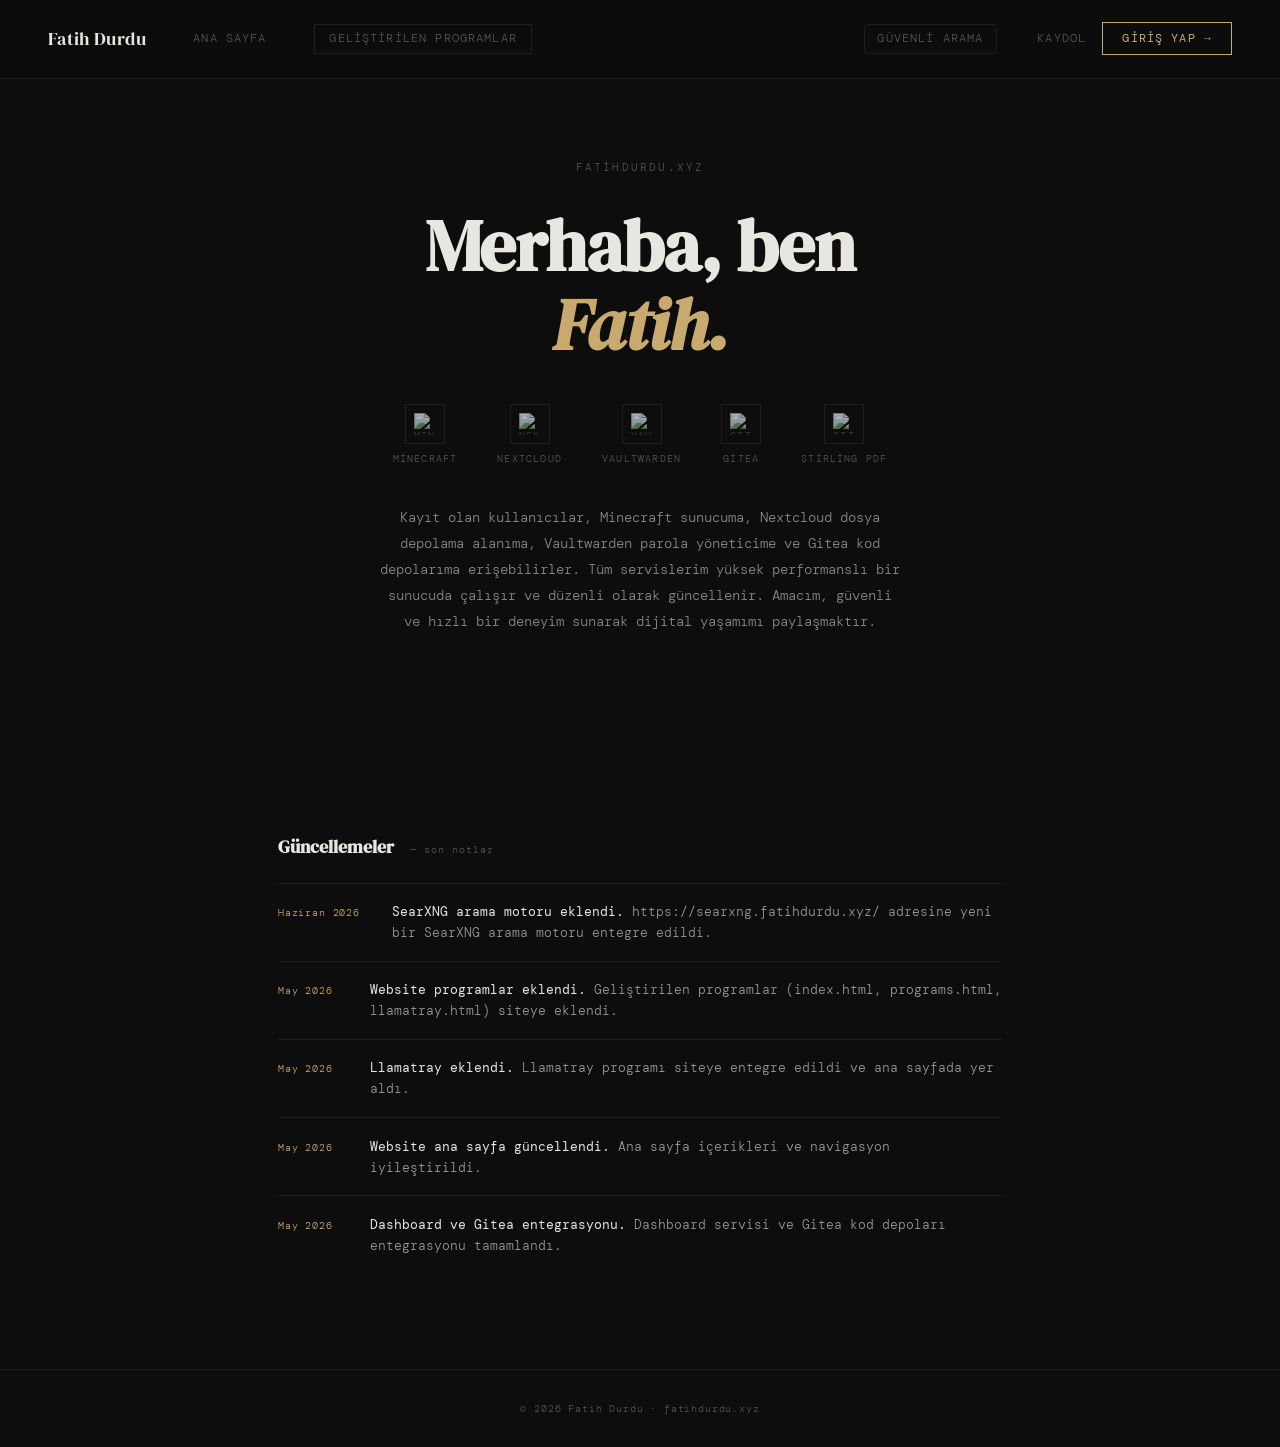
==== index.html @ 88b30a1a "feat: update LlamaTray website content for v1.4.0" ====
<!DOCTYPE html>
<html lang="tr">
<head>
<meta charset="UTF-8">
<meta name="viewport" content="width=device-width, initial-scale=1.0">
<title>Fatih Durdu</title>
<link rel="preconnect" href="https://fonts.googleapis.com">
<link href="https://fonts.googleapis.com/css2?family=DM+Serif+Display:ital@0;1&family=DM+Mono:wght@300;400&display=swap" rel="stylesheet">
<link rel="stylesheet" href="css/common.css">
<style>
  nav { padding: 1.4rem 3rem; }
  @media (min-width: 1024px) { nav { padding-left: 3rem; padding-right: 3rem; } }
  @media (max-width: 1023px) {
    .mobile-menu-btn { display: flex; }
    .nav-left { display: none; }
    nav { padding: 1rem 1.5rem !important; }
    .nav-actions { gap: 0.8rem; margin-left: auto; flex-shrink: 0; }
    .mobile-menu-container { flex-shrink: 0; margin-left: auto; }
    .hero { padding: 8rem 1.5rem 4rem; }
    .updates { padding: 0 1.5rem 4rem; }
    .services { gap: 1.5rem; }
  }
  .nav-left { display: flex; align-items: center; gap: 2rem; transition: opacity 0.3s ease, transform 0.3s ease; }
  .nav-left.hidden { opacity: 0; transform: translateX(-20px); pointer-events: none; }
  .nav-logo { font-size: 1.1rem; letter-spacing: 0.02em; }
  .nav-home-btn, .nav-programs-btn { font-family: 'DM Mono', monospace; font-size: 0.72rem; letter-spacing: 0.1em; text-transform: uppercase; text-decoration: none; color: var(--muted); padding: 0.4rem 0.9rem; border: 1px solid transparent; transition: all 0.2s; position: relative; overflow: hidden; white-space: nowrap; }
  .nav-home-btn::before, .nav-programs-btn::before { content: ''; position: absolute; inset: 0; background: var(--accent); opacity: 0; transition: opacity 0.2s; z-index: -1; }
  .nav-home-btn:hover, .nav-programs-btn:hover { color: var(--bg); }
  .nav-home-btn:hover::before, .nav-programs-btn:hover::before { opacity: 1; }
  .nav-home-btn:hover { border-color: var(--accent); }
  .nav-programs-btn { border-color: var(--border); }
  .nav-programs-btn:hover { border-color: var(--accent); }
  .nav-actions { display: flex; align-items: center; gap: 1.5rem; margin-left: auto; flex-shrink: 0; }

  /* HERO */
  .hero { padding: 10rem 3rem 5rem; max-width: 820px; margin: 0 auto; text-align: center; }
  .hero-eyebrow { font-size: 0.68rem; letter-spacing: 0.2em; text-transform: uppercase; color: var(--muted); margin-bottom: 2rem; opacity: 0; animation: fadeUp 0.6s ease forwards 0.1s; }
  .hero-name { font-family: 'DM Serif Display', serif; font-size: clamp(2.8rem, 6vw, 4.5rem); line-height: 1.1; letter-spacing: -0.01em; margin-bottom: 2.5rem; opacity: 0; animation: fadeUp 0.6s ease forwards 0.25s; }
  .hero-name em { font-style: italic; color: var(--accent); }

  /* SERVICES */
  .services { display: flex; align-items: center; justify-content: center; gap: 2.5rem; margin-bottom: 2.5rem; flex-wrap: wrap; opacity: 0; animation: fadeUp 0.6s ease forwards 0.4s; }
  .service-item { display: flex; flex-direction: column; align-items: center; gap: 0.5rem; text-decoration: none; color: var(--muted); font-size: 0.62rem; letter-spacing: 0.12em; text-transform: uppercase; transition: color 0.2s; }
  .service-item:hover { color: var(--accent); }
  .service-icon { width: 40px; height: 40px; display: flex; align-items: center; justify-content: center; border: 1px solid var(--border); padding: 8px; transition: border-color 0.2s, background 0.2s; }
  .service-item:hover .service-icon { border-color: var(--accent); background: var(--accent-dim); }
  .service-icon img { width: 22px; height: 22px; object-fit: contain; filter: brightness(0.7) grayscale(0.3); transition: filter 0.2s; }
  .service-item:hover .service-icon img { filter: brightness(1) grayscale(0); }

  /* BIO */
  .bio { max-width: 520px; margin: 0 auto 5rem; font-size: 0.85rem; line-height: 1.9; color: #888; opacity: 0; animation: fadeUp 0.6s ease forwards 0.55s; }

  /* UPDATES */
  .updates { max-width: 820px; margin: 0 auto; padding: 0 3rem 6rem; }
  .updates-header { display: flex; align-items: baseline; gap: 1rem; padding: 2.5rem 0 1.5rem; opacity: 0; animation: fadeUp 0.6s ease forwards 0.75s; }
  .updates-title { font-family: 'DM Serif Display', serif; font-size: 1.1rem; color: var(--text); }
  .updates-count { font-size: 0.65rem; color: var(--muted); letter-spacing: 0.1em; }
  .update-list { list-style: none; }
  .update-item { display: flex; align-items: baseline; gap: 2rem; padding: 1.1rem 0; border-top: 1px solid var(--border); cursor: default; transition: background 0.15s; opacity: 0; animation: fadeUp 0.5s ease forwards; }
  .update-item:nth-child(1) { animation-delay: 0.85s; }
  .update-item:nth-child(2) { animation-delay: 0.95s; }
  .update-item:nth-child(3) { animation-delay: 1.05s; }
  .update-item:nth-child(4) { animation-delay: 1.15s; }
  .update-item:hover { padding-left: 0.5rem; }
  .update-date { font-size: 0.65rem; color: var(--accent); letter-spacing: 0.08em; white-space: nowrap; min-width: 60px; }
  .update-text { font-size: 0.82rem; color: #999; line-height: 1.6; flex: 1; }
  .update-text strong { color: var(--text); font-weight: 400; }

  /* SCROLL SPACING */
  section { padding-top: 6rem; }
</style>
</head>
<body>

  <nav>
    <div class="nav-left">
      <a href="/" class="nav-logo">Fatih Durdu</a>
      <a href="#home" class="nav-home-btn">Ana Sayfa</a>
      <a href="programs.html" class="nav-programs-btn">Geliştirilen Programlar</a>
    </div>
    <div class="nav-actions">
      <a href="https://searxng.fatihdurdu.xyz/" target="_blank" class="nav-search-btn">Güvenli Arama</a>
      <span id="authButtons" class="nav-auth-buttons">
        <a href="#" class="nav-register-link" onclick="openRegisterModal(); return false;">Kaydol</a>
        <button class="nav-login" onclick="openModal()"><span>Giriş Yap</span><span>→</span></button>
      </span>
      <div id="userDropdown" class="user-dropdown" style="display:none">
        <button class="nav-user-trigger" id="navUserTrigger">—</button>
        <div class="user-dropdown-content">
          <a href="dashboard.html">Dashboard</a>
          <hr />
          <button onclick="logout()">Çıkış Yap</button>
        </div>
      </div>
    </div>
    <div class="mobile-menu-container">
      <button class="mobile-menu-btn" id="mobileMenuBtn" aria-label="Menü">
        <svg class="hamburger-icon" viewBox="0 0 24 24"><line class="line line1" x1="3" y1="6" x2="21" y2="6"/><line class="line line2" x1="3" y1="12" x2="21" y2="12"/><line class="line line3" x1="3" y1="18" x2="21" y2="18"/></svg>
      </button>
      <div class="mobile-dropdown" id="mobileDropdown">
        <a href="#home" class="mobile-dropdown-item">Ana Sayfa</a>
        <div class="mobile-dropdown-separator"></div>
        <a href="programs.html" class="mobile-dropdown-item">Geliştirilen Programlar</a>
      </div>
    </div>
  </nav>

<main>
  <section class="hero">
    <p class="hero-eyebrow">fatihdurdu.xyz</p>
    <h1 class="hero-name">Merhaba, ben<br><em>Fatih.</em></h1>
    <div class="services">
      <a href="#" class="service-item" title="Minecraft"><div class="service-icon"><img src="https://cdn.jsdelivr.net/gh/walkxcode/dashboard-icons/png/minecraft.png" alt="Minecraft"></div><span>Minecraft</span></a>
      <a href="#" class="service-item" title="Nextcloud"><div class="service-icon"><img src="https://cdn.jsdelivr.net/gh/walkxcode/dashboard-icons/png/nextcloud.png" alt="Nextcloud"></div><span>Nextcloud</span></a>
      <a href="#" class="service-item" title="Vaultwarden"><div class="service-icon"><img src="https://cdn.jsdelivr.net/gh/walkxcode/dashboard-icons/png/vaultwarden.png" alt="Vaultwarden"></div><span>Vaultwarden</span></a>
      <a href="#" class="service-item" title="Gitea"><div class="service-icon"><img src="https://cdn.jsdelivr.net/gh/walkxcode/dashboard-icons/png/gitea.png" alt="Gitea"></div><span>Gitea</span></a>
      <a href="#" class="service-item" title="Stirling PDF"><div class="service-icon"><img src="https://cdn.jsdelivr.net/gh/walkxcode/dashboard-icons/png/stirling-pdf.png" alt="Stirling PDF"></div><span>Stirling PDF</span></a>
    </div>
    <p class="bio">Kayıt olan kullanıcılar, Minecraft sunucuma, Nextcloud dosya depolama alanıma, Vaultwarden parola yöneticime ve Gitea kod depolarıma erişebilirler. Tüm servislerim yüksek performanslı bir sunucuda çalışır ve düzenli olarak güncellenir. Amacım, güvenli ve hızlı bir deneyim sunarak dijital yaşamımı paylaşmaktır.</p>
  </section>

  <section class="updates">
    <div class="updates-header"><h2 class="updates-title">Güncellemeler</h2><span class="updates-count">— son notlar</span></div>
    <ul class="update-list">
      <li class="update-item"><span class="update-date">Haziran 2026</span><span class="update-text"><strong>SearXNG arama motoru eklendi.</strong> https://searxng.fatihdurdu.xyz/ adresine yeni bir SearXNG arama motoru entegre edildi.</span></li>
      <li class="update-item"><span class="update-date">May 2026</span><span class="update-text"><strong>Website programlar eklendi.</strong> Geliştirilen programlar (index.html, programs.html, llamatray.html) siteye eklendi.</span></li>
      <li class="update-item"><span class="update-date">May 2026</span><span class="update-text"><strong>Llamatray eklendi.</strong> Llamatray programı siteye entegre edildi ve ana sayfada yer aldı.</span></li>
      <li class="update-item"><span class="update-date">May 2026</span><span class="update-text"><strong>Website ana sayfa güncellendi.</strong> Ana sayfa içerikleri ve navigasyon iyileştirildi.</span></li>
      <li class="update-item"><span class="update-date">May 2026</span><span class="update-text"><strong>Dashboard ve Gitea entegrasyonu.</strong> Dashboard servisi ve Gitea kod depoları entegrasyonu tamamlandı.</span></li>
    </ul>
  </section>
</main>

<footer>© 2026 Fatih Durdu · fatihdurdu.xyz</footer>

<div class="modal-overlay" id="modalOverlay" onclick="handleOverlayClick(event)">
  <div class="modal">
    <button class="modal-close" onclick="closeModal()">✕</button>
    <h2 class="modal-title">Giriş</h2>
    <p class="modal-sub">Servis paneline erişim</p>
    <div class="form-group"><label>Kullanıcı Adı</label><input type="text" id="loginUsername" placeholder="kullanıcı adı" autocomplete="username"></div>
    <div class="form-group"><label>Parola</label><input type="password" id="loginPassword" placeholder="••••••••" autocomplete="current-password"></div>
    <p id="loginError" style="color:#e74c3c;font-size:0.7rem;margin-top:0.5rem" role="alert"></p>
    <button class="btn-submit" onclick="handleLogin()">Giriş Yap →</button>
    <div class="modal-footer">Hesabın yok mu? <a href="#" onclick="switchToRegister(event)">Kaydol</a></div>
  </div>
</div>

<div class="modal-overlay" id="registerModalOverlay" onclick="handleRegisterOverlayClick(event)">
  <div class="modal">
    <button class="modal-close" onclick="closeRegisterModal()">✕</button>
    <h2 class="modal-title">Kaydol</h2>
    <p class="modal-sub">Yeni hesap oluşturma</p>
    <div class="form-group"><label>Kullanıcı Adı</label><input type="text" id="regUsername" placeholder="kullanıcı adı"></div>
    <div class="form-group"><label>E-Posta</label><input type="email" id="regEmail" placeholder="ornek@alanadi.com"></div>
    <div class="form-group"><label>Parola</label><input type="password" id="regPassword" placeholder="en az 10 karakter"></div>
    <div class="form-group"><label>Referans Kodu</label><input type="text" id="regInvite" placeholder="REF-XXXX"></div>
    <p class="form-note">* Kayıt olabilmek için geçerli bir davet kodu girmelisiniz.</p>
    <p id="registerError" style="color:#e74c3c;font-size:0.7rem;margin-top:0.5rem" role="alert"></p>
    <button class="btn-submit" onclick="handleRegister()">Hesap Oluştur →</button>
    <div class="modal-footer">Zaten hesabın var mı? <a href="#" onclick="switchToLogin(event)">Giriş Yap</a></div>
  </div>
</div>

<script src="js/common.js"></script>
<script>
const CSRF_TOKEN = document.createElement('input');
CSRF_TOKEN.type = 'hidden'; CSRF_TOKEN.name = 'csrf_token';
CSRF_TOKEN.value = btoa(Math.random().toString(36) + Date.now()).replace(/[^a-zA-Z0-9]/g, '');

function openModal() { document.getElementById('modalOverlay').classList.add('open'); }
function closeModal() { document.getElementById('modalOverlay').classList.remove('open'); }
function handleOverlayClick(e) { if (e.target === document.getElementById('modalOverlay')) closeModal(); }
function openRegisterModal() { document.getElementById('registerModalOverlay').classList.add('open'); }
function closeRegisterModal() { document.getElementById('registerModalOverlay').classList.remove('open'); }
function handleRegisterOverlayClick(e) { if (e.target === document.getElementById('registerModalOverlay')) closeRegisterModal(); }
function switchToRegister(e) { e.preventDefault(); closeModal(); setTimeout(openRegisterModal, 200); }
function switchToLogin(e) { e.preventDefault(); closeRegisterModal(); setTimeout(openModal, 200); }

async function handleLogin() {
  const username = document.getElementById('loginUsername').value.trim();
  const password = document.getElementById('loginPassword').value;
  const errEl = document.getElementById('loginError');
  errEl.textContent = '';
  if (!username || !password) { errEl.textContent = 'Tüm alanları doldurun.'; return; }
  try {
    const res = await fetch(API + '/api/login', { method: 'POST', headers: { 'Content-Type': 'application/json' }, body: JSON.stringify({ username, password }) });
    const data = await res.json();
    if (data.error) { errEl.textContent = escapeHtml(data.error); return; }
    localStorage.setItem('token', data.token);
    window.location.href = 'dashboard.html';
  } catch (e) { errEl.textContent = 'Sunucuya bağlanılamadı.'; }
}

async function handleRegister() {
  const username = document.getElementById('regUsername').value.trim();
  const email = document.getElementById('regEmail').value.trim();
  const password = document.getElementById('regPassword').value;
  const invite_code = document.getElementById('regInvite').value.trim();
  const errEl = document.getElementById('registerError');
  errEl.textContent = '';
  if (!username || !email || !password || !invite_code) { errEl.textContent = 'Tüm alanları doldurun.'; return; }
  if (password.length < 10) { errEl.textContent = 'Parola en az 10 karakter olmalıdır.'; return; }
  try {
    const res = await fetch(API + '/api/register', { method: 'POST', headers: { 'Content-Type': 'application/json' }, body: JSON.stringify({ username, email, password, invite_code }) });
    const data = await res.json();
    if (data.error) { errEl.textContent = escapeHtml(data.error); return; }
    errEl.style.color = '#4caf50'; errEl.textContent = 'Hesap oluşturuldu! Giriş yapabilirsiniz.';
    setTimeout(() => { closeRegisterModal(); openModal(); }, 1500);
  } catch (e) { errEl.textContent = 'Sunucuya bağlanılamadı.'; }
}

function updateMobileNav(username) {
  const md = document.getElementById('mobileDropdown');
  ['mobileDash','mobileLogout','mobileSep'].forEach(id => { const el = document.getElementById(id); if (el) el.remove(); });
  const d = document.createElement('a'); d.id = 'mobileDash'; d.href = 'dashboard.html'; d.className = 'mobile-dropdown-item'; d.textContent = 'Dashboard'; md.appendChild(d);
  const s = document.createElement('div'); s.id = 'mobileSep'; s.className = 'mobile-dropdown-separator'; md.appendChild(s);
  const l = document.createElement('a'); l.id = 'mobileLogout'; l.href = '#'; l.className = 'mobile-dropdown-item'; l.textContent = 'Çıkış Yap';
  l.onclick = (e) => { e.preventDefault(); logout(); }; md.appendChild(l);
}

// common.js initNav zaten çağrılıyor, sadece mobile nav güncellemesi ekleniyor
async function initNav() {
  const token = localStorage.getItem('token');
  const authButtons = document.getElementById('authButtons');
  const userDropdown = document.getElementById('userDropdown');
  const navUserTrigger = document.getElementById('navUserTrigger');
  if (!token) return;
  try {
    const res = await fetch(API + '/api/me', { headers: { 'Authorization': 'Bearer ' + token } });
    if (res.status === 401) { localStorage.removeItem('token'); return; }
    if (res.status !== 200) return;
    const data = await res.json();
    if (data.error) { localStorage.removeItem('token'); return; }
    if (authButtons) authButtons.style.display = 'none';
    if (userDropdown) userDropdown.style.display = 'inline-block';
    if (navUserTrigger) { navUserTrigger.textContent = data.user.username; navUserTrigger.addEventListener('click', function(e) { e.stopPropagation(); userDropdown.querySelector('.user-dropdown-content').classList.toggle('show'); }); }
    updateMobileNav(data.user.username);
  } catch (e) {
    if (authButtons) authButtons.style.display = 'none';
    if (userDropdown) userDropdown.style.display = 'inline-block';
    if (navUserTrigger) navUserTrigger.textContent = '...';
  }
}

initNav();
</script>

<script defer src="https://static.cloudflareinsights.com/beacon.min.js/v833ccba57c9e4d2798f2e76cebdd09a11778172276447" integrity="sha512-57MDmcccJXYtNnH+ZiBwzC4jb2rvgVCEokYN+L/nLlmO8rfYT/gIpW2A569iJ/3b+0UEasghjuZH/ma3wIs/EQ==" data-cf-beacon='{"version":"2024.11.0","token":"823ded4795dd441fadbac0298897e1e9","r":1}' crossorigin="anonymous"></script>
</body>
</html>
---- css/common.css ----
*, *::before, *::after { box-sizing: border-box; margin: 0; padding: 0; }
:root {
  --bg: #0d0d0d;
  --surface: #141414;
  --surface-hover: #1a1a1a;
  --border: #1e1e1e;
  --text: #e8e6e1;
  --text-dim: #999;
  --muted: #555;
  --accent: #c8a96e;
  --accent-dim: rgba(200,169,110,0.12);
  --accent-glow: rgba(200,169,110,0.06);
  --green: #2ecc71;
  --green-dim: rgba(46,204,113,0.12);
  --red: #e74c3c;
  --red-dim: rgba(231,76,60,0.12);
  --yellow: #f39c12;
  --yellow-dim: rgba(243,156,18,0.12);
  --code-bg: #0a0a0a;
}
html { scroll-behavior: auto; }
body { background: var(--bg); color: var(--text); font-family: 'DM Mono', monospace; font-weight: 300; min-height: 100vh; overflow-x: hidden; }

/* NAV */
nav { position: fixed; top: 0; left: 0; right: 0; z-index: 100; display: flex; align-items: center; justify-content: space-between; background: rgba(13,13,13,0.9); backdrop-filter: blur(12px); border-bottom: 1px solid var(--border); }
.nav-logo { font-family: 'DM Serif Display', serif; color: var(--text); text-decoration: none; transition: color 0.2s; }
.nav-logo:hover { color: var(--accent); }
.nav-right { display: flex; align-items: center; gap: 1.5rem; }
.nav-links { display: flex; align-items: center; }

/* Nav links (programs, llamatray) */
.nav-link { font-family: 'DM Mono', monospace; font-size: 0.72rem; letter-spacing: 0.1em; text-transform: uppercase; color: var(--muted); text-decoration: none; position: relative; }
.nav-link:hover { color: var(--accent); }
.nav-link::after { content: ''; position: absolute; bottom: -4px; left: 0; width: 0; height: 1px; background: var(--accent); transition: width .2s; }
.nav-link:hover::after { width: 100%; }

/* Nav buttons (index) */
.nav-home-btn, .nav-programs-btn { font-family: 'DM Mono', monospace; font-size: 0.72rem; letter-spacing: 0.1em; text-transform: uppercase; text-decoration: none; color: var(--muted); padding: 0.4rem 0.9rem; border: 1px solid transparent; transition: all 0.2s; position: relative; overflow: hidden; white-space: nowrap; }
.nav-home-btn::before, .nav-programs-btn::before { content: ''; position: absolute; inset: 0; background: var(--accent); opacity: 0; transition: opacity 0.2s; z-index: -1; }
.nav-home-btn:hover, .nav-programs-btn:hover { color: var(--bg); }
.nav-home-btn:hover::before, .nav-programs-btn:hover::before { opacity: 1; }
.nav-home-btn:hover { border-color: var(--accent); }
.nav-programs-btn { border-color: var(--border); }
.nav-programs-btn:hover { border-color: var(--accent); }

/* User dropdown */
.user-dropdown { position: relative; display: inline-block; }
.nav-user-trigger { font-family: 'DM Mono', monospace; font-size: 0.72rem; color: var(--accent); letter-spacing: 0.08em; background: none; border: 1px solid var(--border); padding: 0.4rem 0.9rem; cursor: pointer; transition: all 0.2s; border-radius: 4px; }
.nav-user-trigger:hover { border-color: var(--accent); }
.user-dropdown-content { display: none; position: absolute; right: 0; top: calc(100% + 6px); background: var(--surface); border: 1px solid var(--border); min-width: 160px; box-shadow: 0 10px 30px rgba(0,0,0,0.5); border-radius: 6px; padding: 0.4rem 0; z-index: 101; }
.user-dropdown-content.show { display: block; }
.user-dropdown-content a, .user-dropdown-content button { display: block; padding: 0.6rem 1.2rem; color: var(--text); text-decoration: none; font-family: 'DM Mono', monospace; font-size: 0.7rem; letter-spacing: 0.1em; background: none; border: none; cursor: pointer; width: 100%; text-align: left; transition: background 0.2s, color 0.2s; }
.user-dropdown-content a:hover, .user-dropdown-content button:hover { background: var(--accent-dim); color: var(--accent); }
.user-dropdown-content hr { border: 0; border-top: 1px solid var(--border); margin: 0.3rem 0; }

/* Nav auth buttons */
.nav-auth-buttons { display: flex; align-items: center; gap: 1rem; white-space: nowrap; }
.nav-register-link { color: var(--muted); font-family: 'DM Mono', monospace; font-size: 0.72rem; letter-spacing: 0.1em; text-transform: uppercase; text-decoration: none; cursor: pointer; transition: color 0.2s; }
.nav-register-link:hover { color: var(--accent); }
.nav-login { display: flex; align-items: center; gap: 0.5rem; padding: 0.5rem 1.2rem; border: 1px solid var(--accent); color: var(--accent); font-family: 'DM Mono', monospace; font-size: 0.72rem; letter-spacing: 0.1em; text-transform: uppercase; text-decoration: none; cursor: pointer; background: transparent; transition: background 0.2s, color 0.2s; }
.nav-login:hover { background: var(--accent); color: var(--bg); }
.nav-search-btn { font-family: 'DM Mono', monospace; font-size: 0.72rem; letter-spacing: 0.1em; text-transform: uppercase; color: var(--muted); text-decoration: none; padding: 0.4rem 0.8rem; border: 1px solid var(--border); border-radius: 4px; transition: all 0.2s; margin-right: 1rem; }
.nav-search-btn:hover { border-color: var(--muted); color: var(--text); }

/* Hamburger menu */
.mobile-menu-btn { display: none; align-items: center; justify-content: center; width: 44px; height: 44px; background: transparent; border: 1px solid var(--border); border-radius: 6px; cursor: pointer; transition: all 0.2s; color: var(--text); position: relative; overflow: hidden; flex-shrink: 0; }
.mobile-menu-btn::before { content: ''; position: absolute; inset: 0; background: var(--accent); opacity: 0; transition: opacity 0.2s; z-index: -1; }
.mobile-menu-btn:hover { border-color: var(--accent); }
.mobile-menu-btn:hover::before { opacity: 1; }
.mobile-menu-btn:hover .hamburger-icon { stroke: var(--bg); }
.hamburger-icon { width: 22px; height: 22px; stroke-width: 2; stroke: currentColor; fill: none; stroke-linecap: round; stroke-linejoin: round; }
.hamburger-icon .line { transition: all 0.3s ease; }
.mobile-menu-btn.open .hamburger-icon .line1 { transform: translateY(8px) rotate(45deg); }
.mobile-menu-btn.open .hamburger-icon .line2 { opacity: 0; }
.mobile-menu-btn.open .hamburger-icon .line3 { transform: translateY(-8px) rotate(-45deg); }

/* Mobile dropdown */
.mobile-dropdown { display: none; position: absolute; top: 100%; left: 1.5rem; background: var(--surface); border: 1px solid var(--border); border-top: 2px solid var(--accent); border-radius: 0 0 8px 8px; padding: 0.5rem 0; min-width: 180px; box-shadow: 0 10px 40px rgba(0,0,0,0.5); z-index: 101; opacity: 0; transform: translateY(-10px); transition: opacity 0.3s ease, transform 0.3s ease; }
.mobile-dropdown.show { display: block; opacity: 1; transform: translateY(0); }
.mobile-dropdown-item { display: block; font-family: 'DM Mono', monospace; font-size: 0.72rem; letter-spacing: 0.1em; text-transform: uppercase; text-decoration: none; color: var(--muted); padding: 0.8rem 1.2rem; transition: all 0.2s; position: relative; overflow: hidden; }
.mobile-dropdown-item::before { content: ''; position: absolute; left: 0; top: 0; bottom: 0; background: var(--accent); width: 2px; transform: translateX(-100%); transition: transform 0.2s; }
.mobile-dropdown-item:hover { color: var(--text); }
.mobile-dropdown-item:hover::before { transform: translateX(0); }
.mobile-dropdown-separator { height: 1px; background: var(--border); margin: 0.25rem 1rem; }

/* Nav user (dashboard) */
.nav-user { font-family: 'DM Mono', monospace; font-size: 0.7rem; color: var(--muted); letter-spacing: 0.1em; }
.nav-user span { color: var(--accent); }
.nav-logout-btn { font-size: 0.68rem; color: var(--muted); letter-spacing: 0.1em; text-transform: uppercase; background: none; border: none; cursor: pointer; transition: color 0.2s; }
.nav-logout-btn:hover { color: var(--text); }

/* User dropdown (dashboard style) */
.user-dropdown-alt .dropdown-content { display: none; position: absolute; right: 0; background: var(--surface); border: 1px solid var(--border); min-width: 160px; box-shadow: 0 10px 30px rgba(0,0,0,0.5); border-radius: 8px; padding: 0.5rem 0; z-index: 101; }
.user-dropdown-alt:hover .dropdown-content { display: block; }
.user-dropdown-alt .dropdown-content a { display: block; padding: 0.7rem 1.2rem; color: var(--text); text-decoration: none; font-size: 0.7rem; letter-spacing: 0.1em; transition: background 0.2s; }
.user-dropdown-alt .dropdown-content a:hover { background: var(--accent-dim); color: var(--accent); }

/* MODAL */
.modal-overlay { position: fixed; inset: 0; background: rgba(0,0,0,0.8); backdrop-filter: blur(6px); z-index: 200; display: flex; align-items: center; justify-content: center; opacity: 0; pointer-events: none; transition: opacity 0.25s; }
.modal-overlay.open { opacity: 1; pointer-events: all; }
.modal { background: var(--surface); border: 1px solid var(--border); padding: 2.5rem; width: 100%; max-width: 380px; transform: translateY(16px); transition: transform 0.25s; position: relative; }
.modal-overlay.open .modal { transform: translateY(0); }
.modal-title { font-family: 'DM Serif Display', serif; font-size: 1.4rem; margin-bottom: 0.4rem; }
.modal-sub { font-size: 0.7rem; color: var(--muted); letter-spacing: 0.08em; margin-bottom: 2rem; }
.form-group { margin-bottom: 1.2rem; }
.form-group label { display: block; font-size: 0.65rem; letter-spacing: 0.12em; text-transform: uppercase; color: var(--muted); margin-bottom: 0.5rem; }
.form-group input { width: 100%; background: var(--bg); border: 1px solid var(--border); color: var(--text); font-family: 'DM Mono', monospace; font-size: 0.82rem; padding: 0.7rem 0.9rem; outline: none; transition: border-color 0.2s; }
.form-group input:focus { border-color: var(--accent); }
.btn-submit { width: 100%; padding: 0.8rem; background: var(--accent); color: var(--bg); border: none; font-family: 'DM Mono', monospace; font-size: 0.72rem; letter-spacing: 0.12em; text-transform: uppercase; cursor: pointer; margin-top: 0.5rem; transition: opacity 0.2s; }
.btn-submit:hover { opacity: 0.85; }
.modal-footer { margin-top: 1.5rem; text-align: center; font-size: 0.7rem; color: var(--muted); letter-spacing: 0.05em; }
.modal-footer a { color: var(--accent); text-decoration: none; transition: underline 0.2s; margin-left: 0.25rem; }
.modal-footer a:hover { text-decoration: underline; }
.form-note { font-size: 0.62rem; color: var(--muted); letter-spacing: 0.05em; margin-top: -0.8rem; margin-bottom: 1rem; padding-left: 0.2rem; line-height: 1.4; }
.modal-close { position: absolute; top: 1rem; right: 1rem; background: none; border: none; color: var(--muted); font-size: 1.2rem; cursor: pointer; font-family: 'DM Mono', monospace; line-height: 1; }

/* Profile modal */
.profile-modal-overlay { position: fixed; inset: 0; background: rgba(0,0,0,0.85); backdrop-filter: blur(8px); z-index: 200; display: flex; align-items: center; justify-content: center; opacity: 0; pointer-events: none; transition: opacity 0.25s; }
.profile-modal-overlay.open { opacity: 1; pointer-events: all; }
.profile-modal { background: var(--surface); border: 1px solid var(--border); padding: 2.5rem; width: 100%; max-width: 420px; transform: translateY(20px); transition: transform 0.3s; position: relative; }
.profile-modal-overlay.open .profile-modal { transform: translateY(0); }
.profile-modal-close { position: absolute; top: 1rem; right: 1rem; background: none; border: none; color: var(--muted); font-size: 1.2rem; cursor: pointer; font-family: 'DM Mono', monospace; line-height: 1; transition: color 0.2s; }
.profile-modal-close:hover { color: var(--text); }
.profile-modal-title { font-family: 'DM Serif Display', serif; font-size: 1.3rem; margin-bottom: 0.3rem; }
.profile-modal-sub { font-size: 0.68rem; color: var(--muted); letter-spacing: 0.08em; margin-bottom: 2rem; }
.profile-divider { border: none; border-top: 1px solid var(--border); margin: 1.5rem 0; }
.profile-field-label { font-size: 0.65rem; color: var(--muted); letter-spacing: 0.12em; text-transform: uppercase; margin-bottom: 0.5rem; }
.profile-field-row { display: flex; align-items: center; gap: 0.75rem; margin-bottom: 1rem; }
.profile-field-row input { flex: 1; background: var(--bg); border: 1px solid var(--border); color: var(--text); font-family: 'DM Mono', monospace; font-size: 0.78rem; padding: 0.6rem 0.8rem; outline: none; transition: border-color 0.2s; }
.profile-field-row input:focus { border-color: var(--accent); }
.profile-save-btn { padding: 0.5rem 1rem; border: 1px solid var(--accent); color: var(--accent); background: transparent; font-family: 'DM Mono', monospace; font-size: 0.62rem; letter-spacing: 0.1em; text-transform: uppercase; cursor: pointer; white-space: nowrap; transition: background 0.2s, color 0.2s; }
.profile-save-btn:hover { background: var(--accent); color: var(--bg); }
.profile-msg { font-size: 0.65rem; margin-top: 0.4rem; min-height: 1.2em; }
.profile-msg.success { color: var(--green); }
.profile-msg.error { color: var(--red); }

/* Buttons */
.btn { display: inline-flex; align-items: center; gap: 0.5rem; padding: 0.6rem 1rem; font-size: 0.68rem; letter-spacing: 0.08em; text-transform: uppercase; text-decoration: none; border-radius: 4px; transition: all .2s; font-family: 'DM Mono', monospace; }
.btn-primary { background: var(--accent); color: var(--bg); border: 1px solid var(--accent); }
.btn-primary:hover { background: transparent; color: var(--accent); }
.btn-secondary { background: transparent; color: var(--accent); border: 1px solid var(--border); }
.btn-secondary:hover { border-color: var(--accent); color: var(--accent); }

/* Footer */
footer { border-top: 1px solid var(--border); text-align: center; padding: 2rem; font-size: 0.65rem; color: var(--muted); letter-spacing: 0.08em; }

/* Animations */
@keyframes fadeUp { from { opacity: 0; transform: translateY(14px); } to { opacity: 1; transform: translateY(0); } }
@keyframes pulse { 0%, 100% { opacity: 1; } 50% { opacity: 0.4; } }

/* Responsive */
@media (max-width: 1023px) {
  nav { padding: 1rem 1.5rem !important; }
  .mobile-menu-btn { display: flex; }
  .nav-left { display: none; }
}
@media (max-width: 768px) {
  .nav-links { gap: 1rem !important; }
}
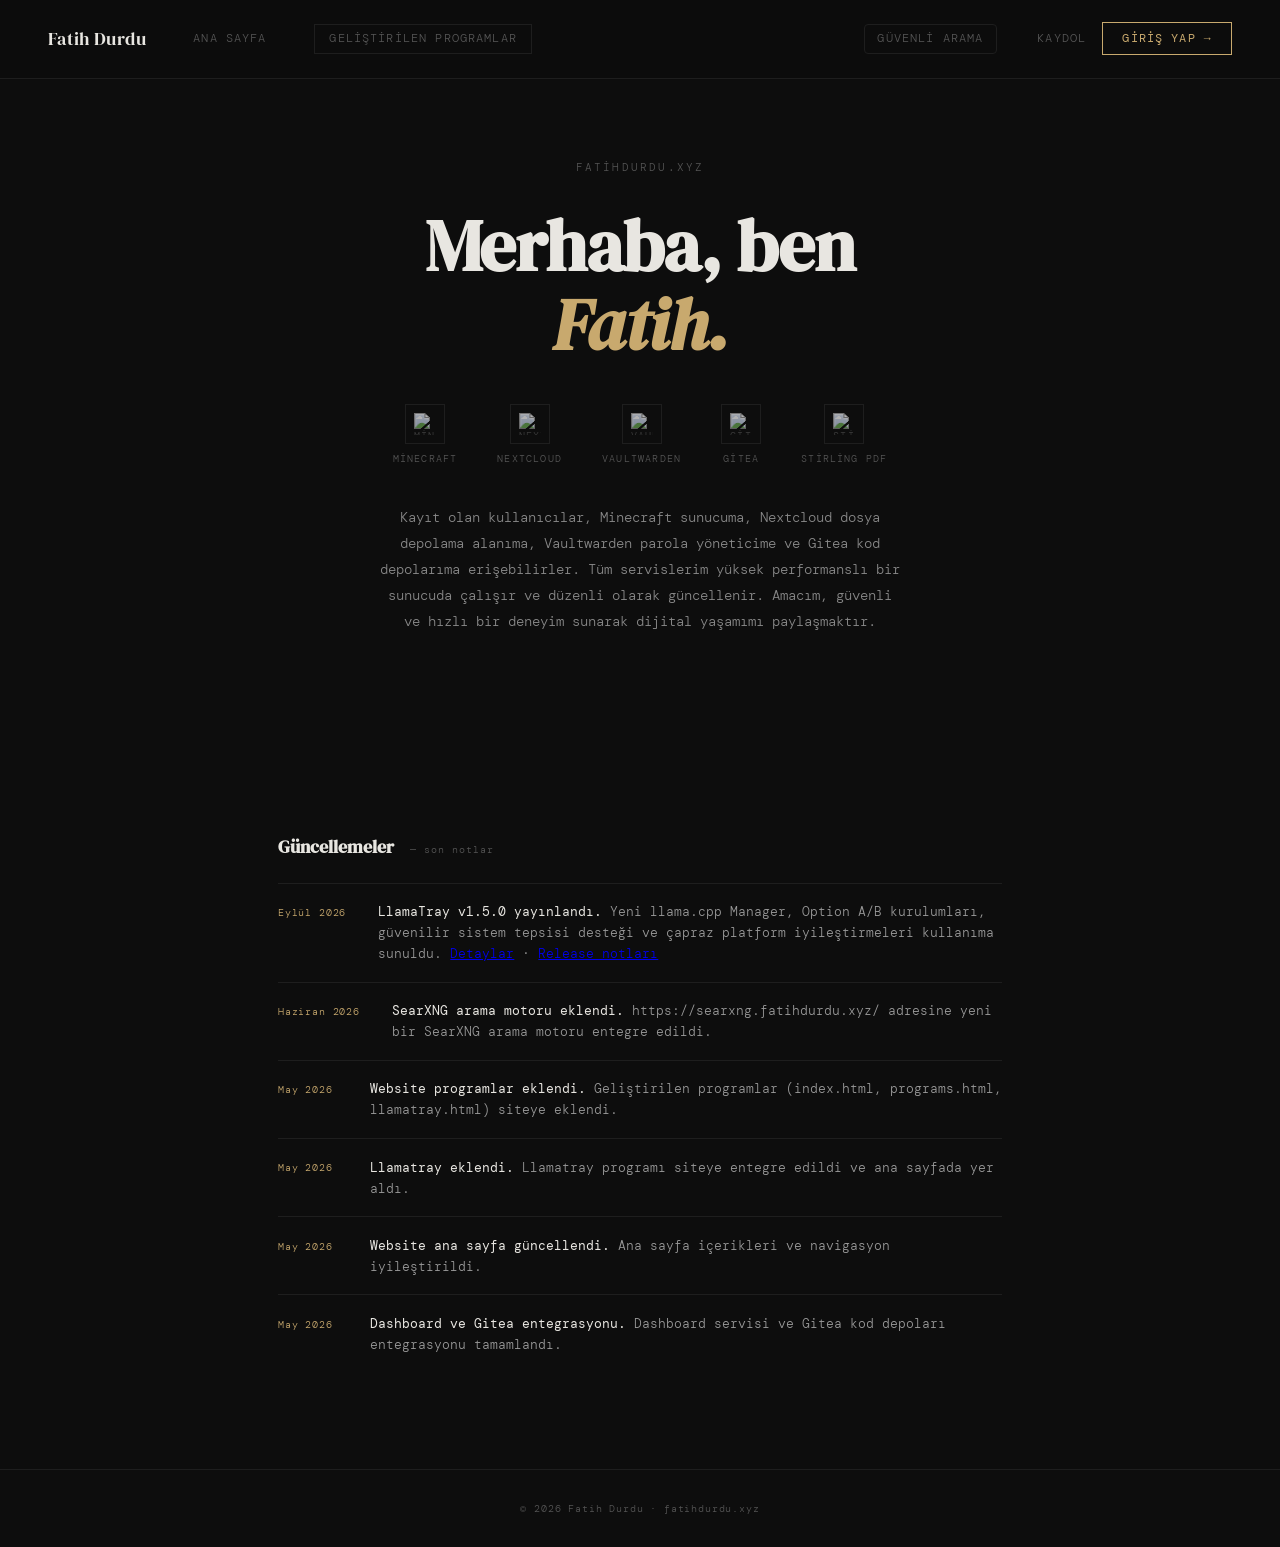
==== commit 2f80e945: "announce: publish LlamaTray v1.5.0 on homepage - Add a September 2026 homepage update linking to the" ====
--- a/index.html
+++ b/index.html
@@ -3,7 +3,27 @@
 <head>
 <meta charset="UTF-8">
 <meta name="viewport" content="width=device-width, initial-scale=1.0">
-<title>Fatih Durdu</title>
+<link rel="icon" href="/favicon.ico">
+<link rel="icon" type="image/png" sizes="32x32" href="/favicon-32x32.png">
+<link rel="icon" type="image/png" sizes="16x16" href="/favicon-16x16.png">
+<link rel="apple-touch-icon" href="/apple-touch-icon.png">
+<title>Fatih Durdu | Homelab ve Geliştirilen Yazılımlar</title>
+<meta name="description" content="Fatih Durdu — kendi homelab altyapısını yöneten, açık kaynak yazılımlar geliştiren bir geliştirici. LlamaTray, Linux Bannerlord Mod Manager ve diğer projeler.">
+<link rel="canonical" href="https://fatihdurdu.xyz/">
+<meta property="og:title" content="Fatih Durdu | Homelab ve Geliştirilen Yazılımlar">
+<meta property="og:description" content="Kendi homelab altyapımı yönetiyor, açık kaynak yazılımlar geliştiriyorum.">
+<meta property="og:type" content="website">
+<meta property="og:url" content="https://fatihdurdu.xyz/">
+<meta property="og:site_name" content="Fatih Durdu">
+<script type="application/ld+json">
+{
+  "@context": "https://schema.org",
+  "@type": "Person",
+  "name": "Fatih Durdu",
+  "url": "https://fatihdurdu.xyz/",
+  "sameAs": ["https://github.com/DolbyDAX2"]
+}
+</script>
 <link rel="preconnect" href="https://fonts.googleapis.com">
 <link href="https://fonts.googleapis.com/css2?family=DM+Serif+Display:ital@0;1&family=DM+Mono:wght@300;400&display=swap" rel="stylesheet">
 <link rel="stylesheet" href="css/common.css">
@@ -122,6 +142,7 @@
   <section class="updates">
     <div class="updates-header"><h2 class="updates-title">Güncellemeler</h2><span class="updates-count">— son notlar</span></div>
     <ul class="update-list">
+      <li class="update-item"><span class="update-date">Eylül 2026</span><span class="update-text"><strong>LlamaTray v1.5.0 yayınlandı.</strong> Yeni llama.cpp Manager, Option A/B kurulumları, güvenilir sistem tepsisi desteği ve çapraz platform iyileştirmeleri kullanıma sunuldu. <a href="/llamatray.html">Detaylar</a> · <a href="https://github.com/DolbyDAX2/LlamaTray/releases/tag/v1.5.0" target="_blank" rel="noopener noreferrer">Release notları</a></span></li>
       <li class="update-item"><span class="update-date">Haziran 2026</span><span class="update-text"><strong>SearXNG arama motoru eklendi.</strong> https://searxng.fatihdurdu.xyz/ adresine yeni bir SearXNG arama motoru entegre edildi.</span></li>
       <li class="update-item"><span class="update-date">May 2026</span><span class="update-text"><strong>Website programlar eklendi.</strong> Geliştirilen programlar (index.html, programs.html, llamatray.html) siteye eklendi.</span></li>
       <li class="update-item"><span class="update-date">May 2026</span><span class="update-text"><strong>Llamatray eklendi.</strong> Llamatray programı siteye entegre edildi ve ana sayfada yer aldı.</span></li>
@@ -164,10 +185,6 @@
 
 <script src="js/common.js"></script>
 <script>
-const CSRF_TOKEN = document.createElement('input');
-CSRF_TOKEN.type = 'hidden'; CSRF_TOKEN.name = 'csrf_token';
-CSRF_TOKEN.value = btoa(Math.random().toString(36) + Date.now()).replace(/[^a-zA-Z0-9]/g, '');
-
 function openModal() { document.getElementById('modalOverlay').classList.add('open'); }
 function closeModal() { document.getElementById('modalOverlay').classList.remove('open'); }
 function handleOverlayClick(e) { if (e.target === document.getElementById('modalOverlay')) closeModal(); }
@@ -200,6 +217,7 @@
   const errEl = document.getElementById('registerError');
   errEl.textContent = '';
   if (!username || !email || !password || !invite_code) { errEl.textContent = 'Tüm alanları doldurun.'; return; }
+  if (!/^[A-Za-z0-9_]{1,16}$/.test(username)) { errEl.textContent = 'Kullanıcı adı yalnızca harf, rakam ve _ içerebilir (en fazla 16 karakter).'; return; }
   if (password.length < 10) { errEl.textContent = 'Parola en az 10 karakter olmalıdır.'; return; }
   try {
     const res = await fetch(API + '/api/register', { method: 'POST', headers: { 'Content-Type': 'application/json' }, body: JSON.stringify({ username, email, password, invite_code }) });
@@ -234,7 +252,7 @@
     if (data.error) { localStorage.removeItem('token'); return; }
     if (authButtons) authButtons.style.display = 'none';
     if (userDropdown) userDropdown.style.display = 'inline-block';
-    if (navUserTrigger) { navUserTrigger.textContent = data.user.username; navUserTrigger.addEventListener('click', function(e) { e.stopPropagation(); userDropdown.querySelector('.user-dropdown-content').classList.toggle('show'); }); }
+    if (navUserTrigger) navUserTrigger.textContent = data.user.username; // click listener common.js'te tek yerde bağlanır
     updateMobileNav(data.user.username);
   } catch (e) {
     if (authButtons) authButtons.style.display = 'none';
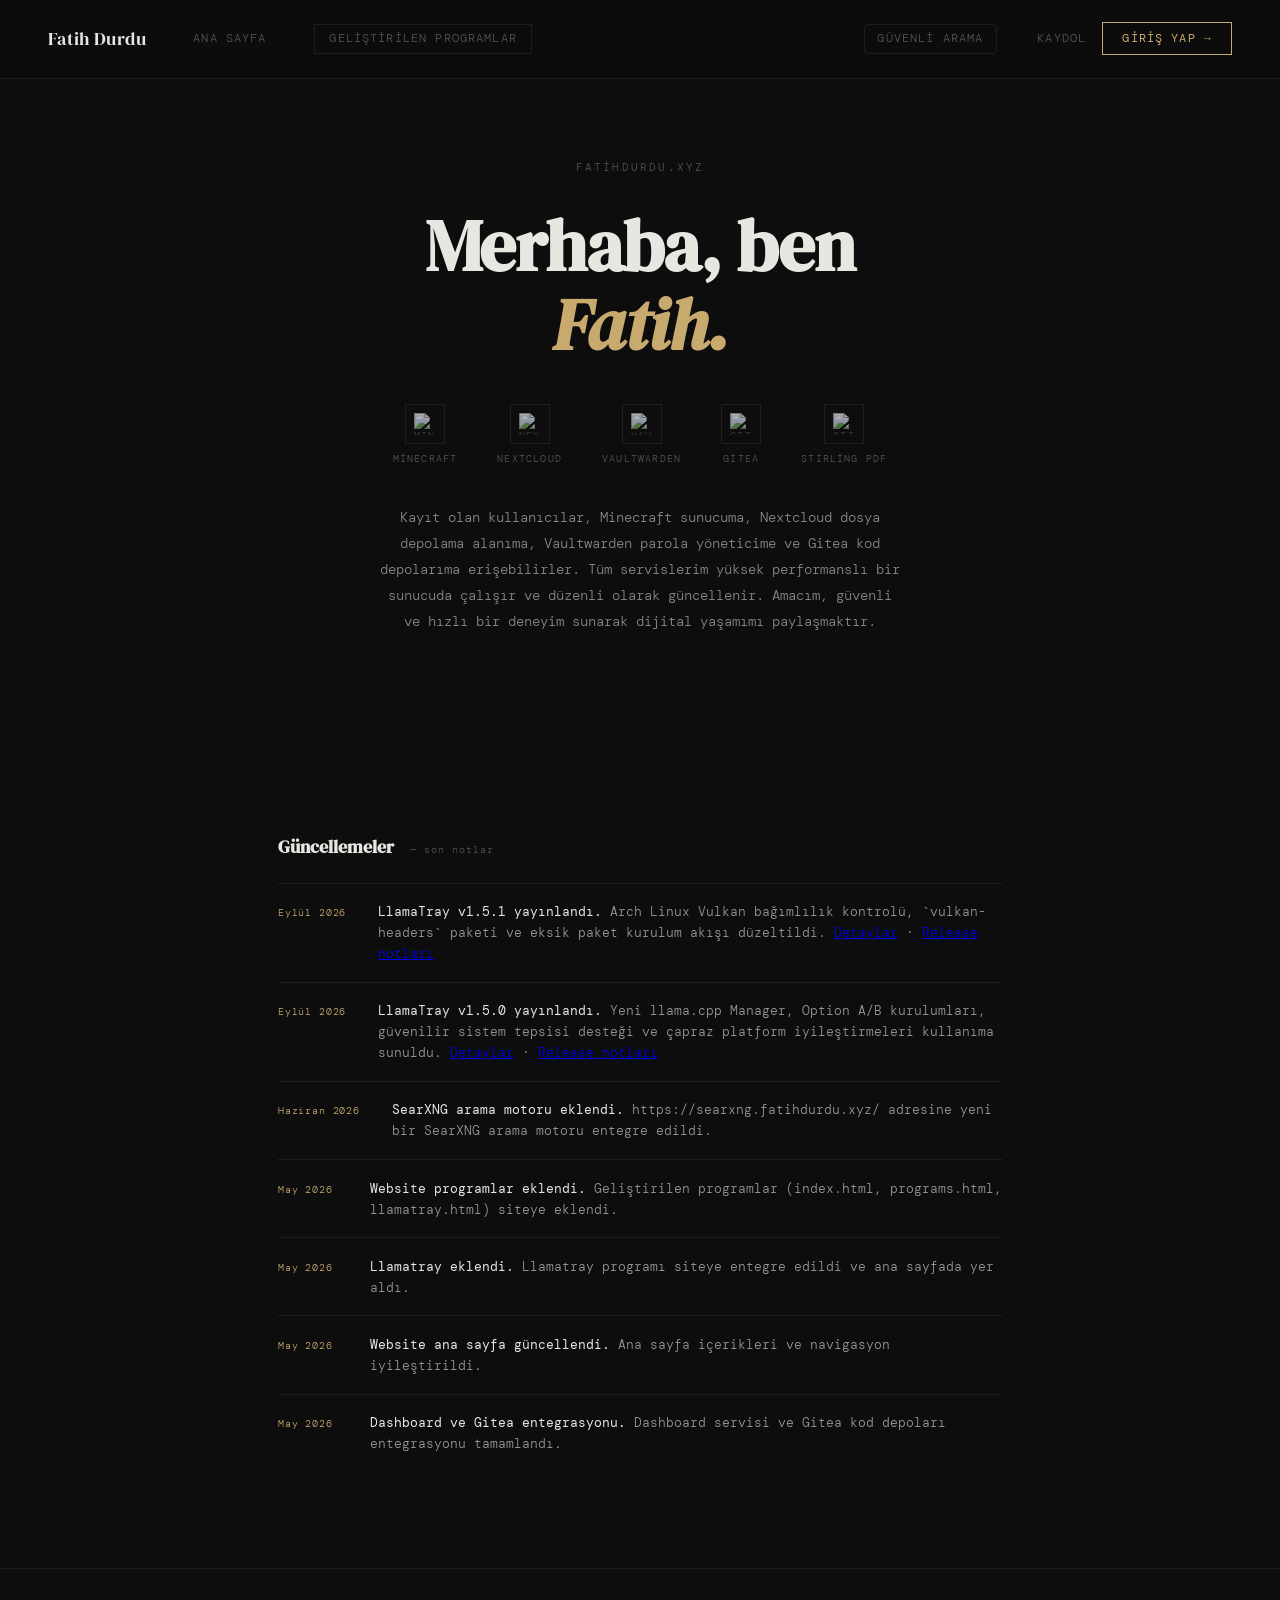
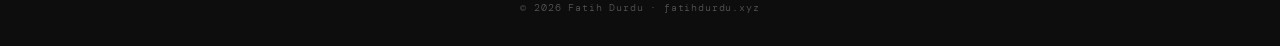
==== commit 9b1d6c1e: "release: publish LlamaTray v1.5.1 website updates - Update LlamaTray metadata, program card and rele" ====
--- a/index.html
+++ b/index.html
@@ -142,6 +142,7 @@
   <section class="updates">
     <div class="updates-header"><h2 class="updates-title">Güncellemeler</h2><span class="updates-count">— son notlar</span></div>
     <ul class="update-list">
+      <li class="update-item"><span class="update-date">Eylül 2026</span><span class="update-text"><strong>LlamaTray v1.5.1 yayınlandı.</strong> Arch Linux Vulkan bağımlılık kontrolü, `vulkan-headers` paketi ve eksik paket kurulum akışı düzeltildi. <a href="/llamatray.html">Detaylar</a> · <a href="https://github.com/DolbyDAX2/LlamaTray/releases/tag/v1.5.1" target="_blank" rel="noopener noreferrer">Release notları</a></span></li>
       <li class="update-item"><span class="update-date">Eylül 2026</span><span class="update-text"><strong>LlamaTray v1.5.0 yayınlandı.</strong> Yeni llama.cpp Manager, Option A/B kurulumları, güvenilir sistem tepsisi desteği ve çapraz platform iyileştirmeleri kullanıma sunuldu. <a href="/llamatray.html">Detaylar</a> · <a href="https://github.com/DolbyDAX2/LlamaTray/releases/tag/v1.5.0" target="_blank" rel="noopener noreferrer">Release notları</a></span></li>
       <li class="update-item"><span class="update-date">Haziran 2026</span><span class="update-text"><strong>SearXNG arama motoru eklendi.</strong> https://searxng.fatihdurdu.xyz/ adresine yeni bir SearXNG arama motoru entegre edildi.</span></li>
       <li class="update-item"><span class="update-date">May 2026</span><span class="update-text"><strong>Website programlar eklendi.</strong> Geliştirilen programlar (index.html, programs.html, llamatray.html) siteye eklendi.</span></li>
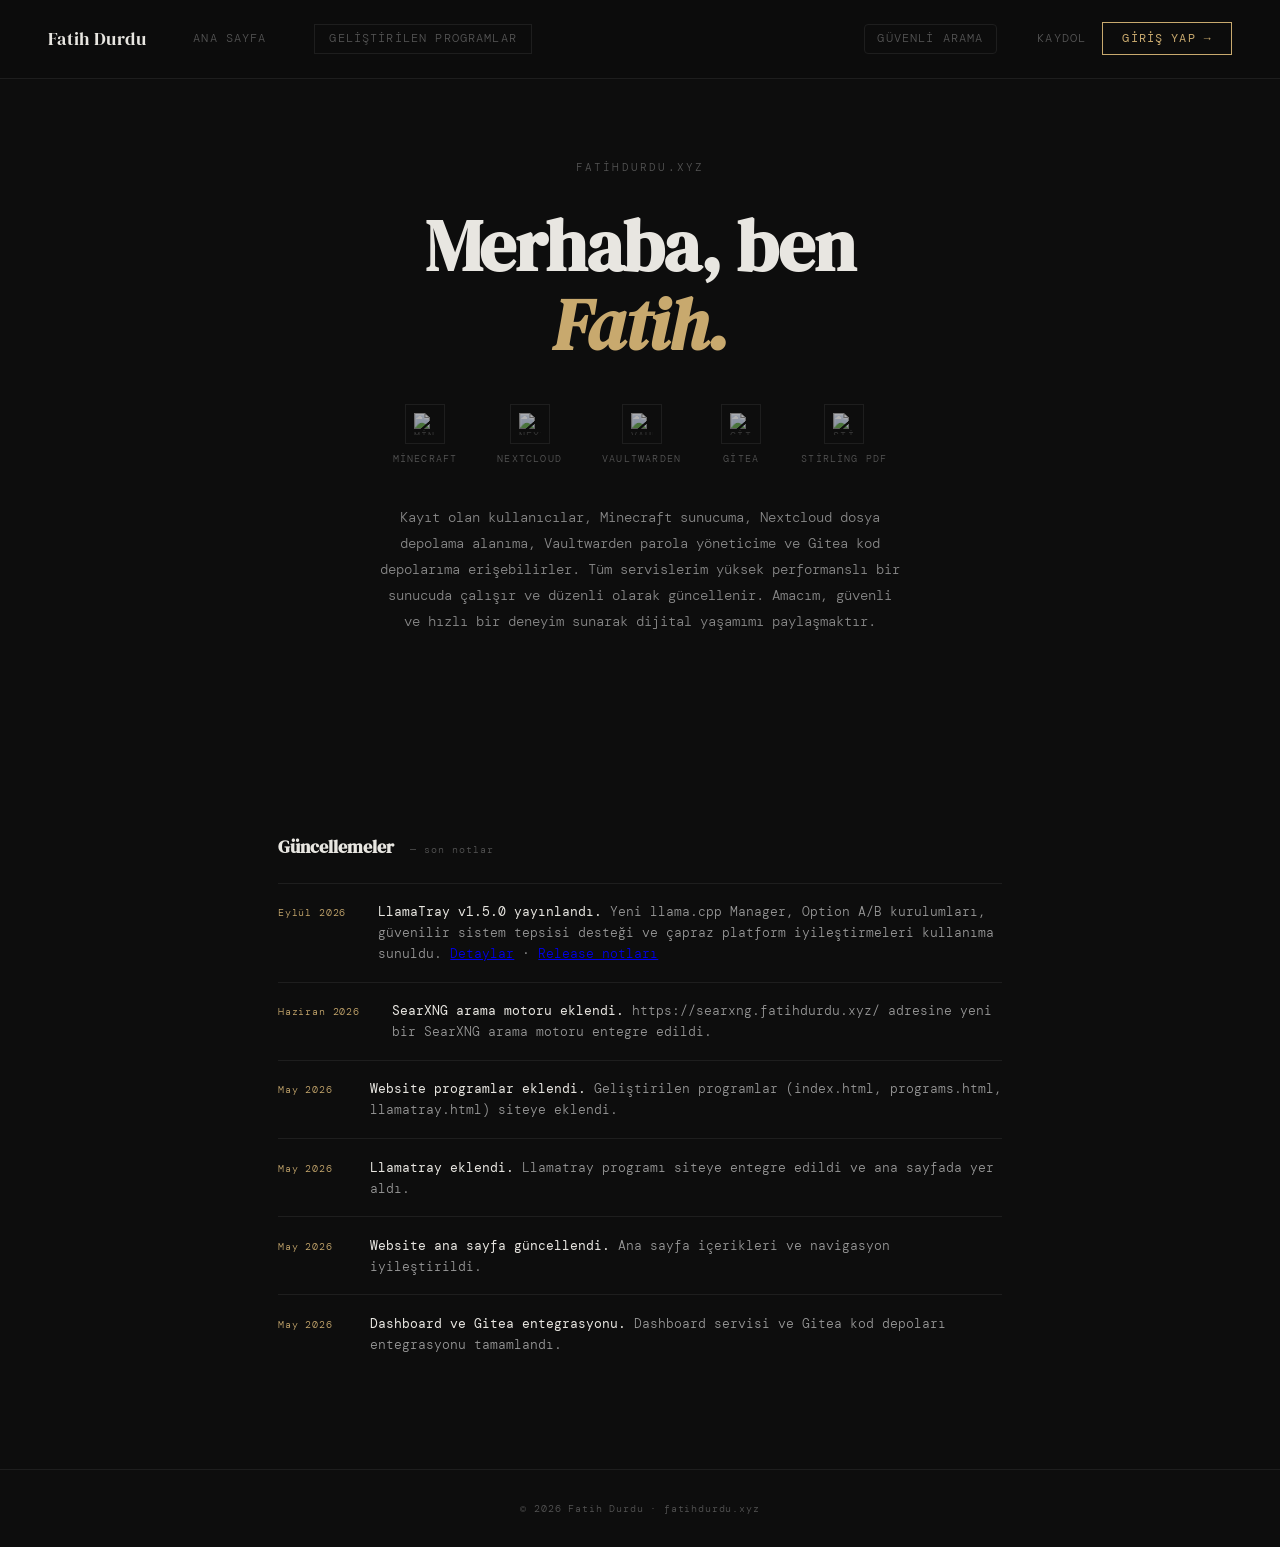
==== commit 1e7c5705: "docs: show comprehensive LlamaTray v1.5.0 website release - Restore the detailed v1.5.0 feature over" ====
--- a/index.html
+++ b/index.html
@@ -142,7 +142,6 @@
   <section class="updates">
     <div class="updates-header"><h2 class="updates-title">Güncellemeler</h2><span class="updates-count">— son notlar</span></div>
     <ul class="update-list">
-      <li class="update-item"><span class="update-date">Eylül 2026</span><span class="update-text"><strong>LlamaTray v1.5.1 yayınlandı.</strong> Arch Linux Vulkan bağımlılık kontrolü, `vulkan-headers` paketi ve eksik paket kurulum akışı düzeltildi. <a href="/llamatray.html">Detaylar</a> · <a href="https://github.com/DolbyDAX2/LlamaTray/releases/tag/v1.5.1" target="_blank" rel="noopener noreferrer">Release notları</a></span></li>
       <li class="update-item"><span class="update-date">Eylül 2026</span><span class="update-text"><strong>LlamaTray v1.5.0 yayınlandı.</strong> Yeni llama.cpp Manager, Option A/B kurulumları, güvenilir sistem tepsisi desteği ve çapraz platform iyileştirmeleri kullanıma sunuldu. <a href="/llamatray.html">Detaylar</a> · <a href="https://github.com/DolbyDAX2/LlamaTray/releases/tag/v1.5.0" target="_blank" rel="noopener noreferrer">Release notları</a></span></li>
       <li class="update-item"><span class="update-date">Haziran 2026</span><span class="update-text"><strong>SearXNG arama motoru eklendi.</strong> https://searxng.fatihdurdu.xyz/ adresine yeni bir SearXNG arama motoru entegre edildi.</span></li>
       <li class="update-item"><span class="update-date">May 2026</span><span class="update-text"><strong>Website programlar eklendi.</strong> Geliştirilen programlar (index.html, programs.html, llamatray.html) siteye eklendi.</span></li>
